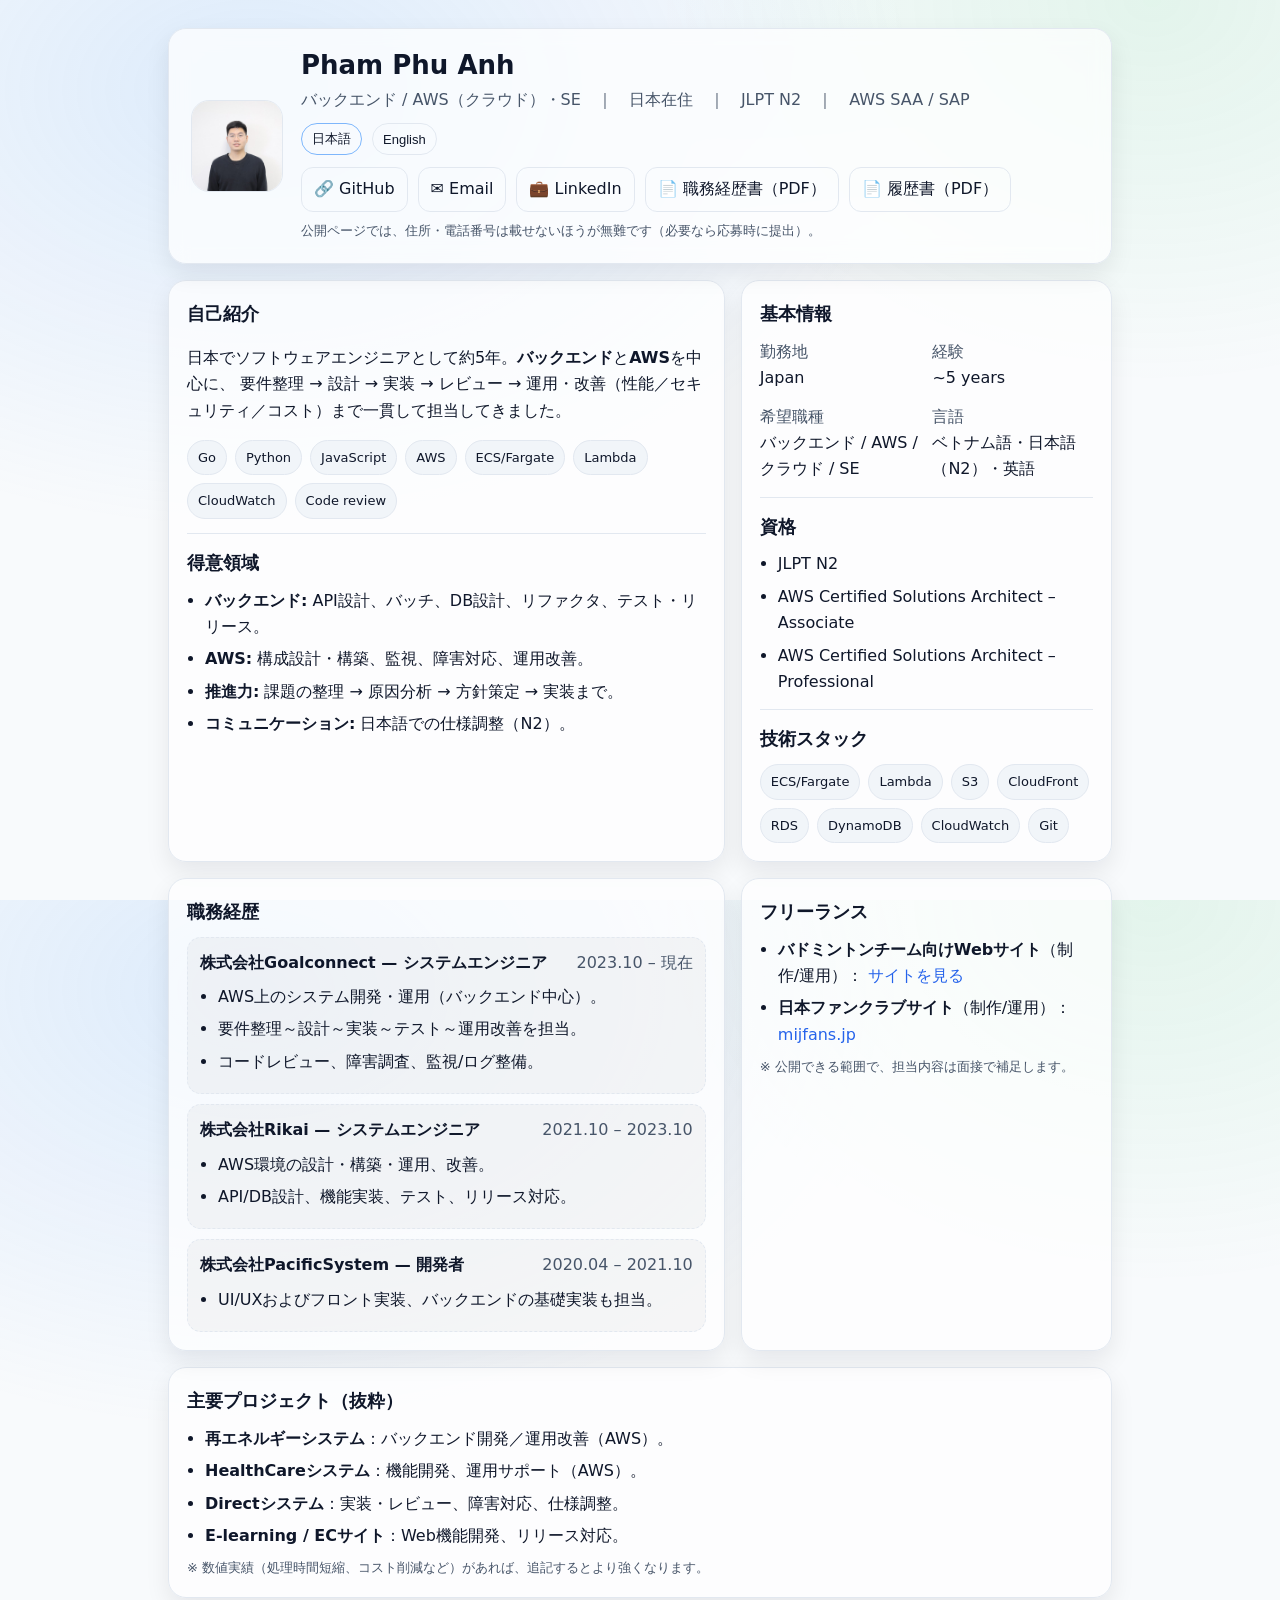
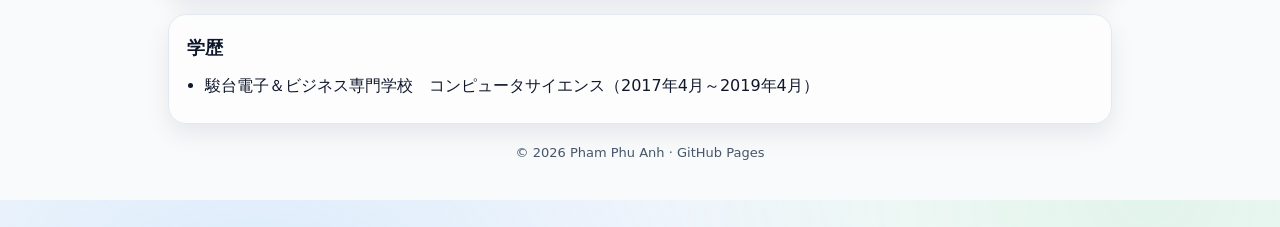
==== index.html @ 359a3b8d "initial commit" ====
<!doctype html>
<html lang="ja">
<head>
  <meta charset="utf-8" />
  <meta name="viewport" content="width=device-width, initial-scale=1" />
  <title>Pham Phu Anh | Backend & AWS Engineer</title>
  <meta name="description" content="Backend + AWS. Go/Python/JavaScript. End-to-end delivery: design, implementation, operations, and improvements." />

  <meta property="og:title" content="Pham Phu Anh | Backend & AWS Engineer" />
  <meta property="og:description" content="Backend + AWS. Go/Python/JavaScript. End-to-end delivery: design, implementation, operations, and improvements." />
  <meta property="og:type" content="website" />

  <link rel="stylesheet" href="assets/styles.css" />
  <style>
    /* Language toggle: show/hide blocks */
    [data-lang="jp"] .lang-en { display:none; }
    [data-lang="en"] .lang-jp { display:none; }
  </style>
</head>

<body>
  <main class="wrap">
    <header>
      <div class="avatar">
        <img src="assets/photo.png" alt="Pham Phu Anh" onerror="this.remove(); this.parentNode.innerHTML='<span class=&quot;muted small&quot;>Add<br>photo</span>';">
      </div>

      <div class="title">
        <h1>Pham Phu Anh</h1>

        <div class="lang-jp">
          <p>バックエンド / AWS（クラウド）・SE　｜　日本在住　｜　JLPT N2　｜　AWS SAA / SAP</p>
        </div>
        <div class="lang-en">
          <p>Backend / AWS (Cloud) Engineer · Japan · JLPT N2 · AWS SAA / SAP</p>
        </div>

        <div class="langbar" aria-label="Language switcher">
          <button id="btn-jp" class="langbtn" aria-pressed="true" type="button">日本語</button>
          <button id="btn-en" class="langbtn" aria-pressed="false" type="button">English</button>
        </div>

        <div class="actions">
          <a class="btn" href="https://github.com/phuanhpham" target="_blank" rel="noreferrer">🔗 GitHub</a>
          <a class="btn" href="mailto:anhpham.96.a@gmail.com">✉️ Email</a>
          <a class="btn" href="https://www.linkedin.com/in/phu-anh-pham-458808233" target="_blank" rel="noreferrer">💼 LinkedIn</a>

          <a class="btn lang-jp" href="assets/shokumu_jp.pdf" target="_blank" rel="noreferrer">📄 職務経歴書（PDF）</a>
          <a class="btn lang-jp" href="assets/rirekisho_jp.pdf" target="_blank" rel="noreferrer">📄 履歴書（PDF）</a>

          <a class="btn lang-en" href="assets/resume_en.pdf" target="_blank" rel="noreferrer">📄 Resume (PDF)</a>
        </div>

        <div class="note lang-jp">公開ページでは、住所・電話番号は載せないほうが無難です（必要なら応募時に提出）。</div>
        <div class="note lang-en">For a public page, it’s safer to avoid home address/phone. Email is usually enough.</div>
      </div>
    </header>

    <section class="row">
      <article class="card">
        <h2 class="lang-jp">自己紹介</h2>
        <h2 class="lang-en">About</h2>

        <div class="lang-jp">
          <p>
            日本でソフトウェアエンジニアとして約5年。<b>バックエンド</b>と<b>AWS</b>を中心に、
            要件整理 → 設計 → 実装 → レビュー → 運用・改善（性能／セキュリティ／コスト）まで一貫して担当してきました。
          </p>

          <div class="chips">
            <span class="chip">Go</span><span class="chip">Python</span><span class="chip">JavaScript</span>
            <span class="chip">AWS</span><span class="chip">ECS/Fargate</span><span class="chip">Lambda</span>
            <span class="chip">CloudWatch</span><span class="chip">Code review</span>
          </div>

          <div class="hr"></div>

          <h2>得意領域</h2>
          <ul class="list">
            <li><b>バックエンド:</b> API設計、バッチ、DB設計、リファクタ、テスト・リリース。</li>
            <li><b>AWS:</b> 構成設計・構築、監視、障害対応、運用改善。</li>
            <li><b>推進力:</b> 課題の整理 → 原因分析 → 方針策定 → 実装まで。</li>
            <li><b>コミュニケーション:</b> 日本語での仕様調整（N2）。</li>
          </ul>
        </div>

        <div class="lang-en">
          <p>
            Software engineer in Japan with ~5 years of experience. Focused on <b>backend</b> and <b>AWS</b>,
            delivering end-to-end work: requirements → design → implementation → code review → operations and improvements
            (performance / security / cost).
          </p>

          <div class="chips">
            <span class="chip">Go</span><span class="chip">Python</span><span class="chip">JavaScript</span>
            <span class="chip">AWS</span><span class="chip">ECS/Fargate</span><span class="chip">Lambda</span>
            <span class="chip">CloudWatch</span><span class="chip">Code review</span>
          </div>

          <div class="hr"></div>

          <h2>Strengths</h2>
          <ul class="list">
            <li><b>Backend:</b> API design, batch jobs, data modeling, refactor, testing & release.</li>
            <li><b>AWS:</b> architecture, build, monitoring, incident handling, ops improvement.</li>
            <li><b>Execution:</b> problem framing → root cause → plan → implementation.</li>
            <li><b>Communication:</b> stakeholder alignment in Japanese (N2).</li>
          </ul>
        </div>
      </article>

      <aside class="card">
        <h2 class="lang-jp">基本情報</h2>
        <h2 class="lang-en">Info</h2>

        <div class="grid2">
          <div>
            <div class="muted lang-jp">勤務地</div><div class="muted lang-en">Location</div>
            <div>Japan</div>
          </div>
          <div>
            <div class="muted lang-jp">経験</div><div class="muted lang-en">Experience</div>
            <div>~5 years</div>
          </div>
          <div>
            <div class="muted lang-jp">希望職種</div><div class="muted lang-en">Preferred roles</div>
            <div class="lang-jp">バックエンド / AWS / クラウド / SE</div>
            <div class="lang-en">Backend / AWS / Cloud / SE</div>
          </div>
          <div>
            <div class="muted lang-jp">言語</div><div class="muted lang-en">Languages</div>
            <div class="lang-jp">ベトナム語・日本語（N2）・英語</div>
            <div class="lang-en">Vietnamese · Japanese (N2) · English</div>
          </div>
        </div>

        <div class="hr"></div>

        <h2 class="lang-jp">資格</h2>
        <h2 class="lang-en">Certifications</h2>
        <ul class="list">
          <li>JLPT N2</li>
          <li>AWS Certified Solutions Architect – Associate</li>
          <li>AWS Certified Solutions Architect – Professional</li>
        </ul>

        <div class="hr"></div>

        <h2 class="lang-jp">技術スタック</h2>
        <h2 class="lang-en">Tech stack</h2>
        <div class="chips">
          <span class="chip">ECS/Fargate</span><span class="chip">Lambda</span><span class="chip">S3</span>
          <span class="chip">CloudFront</span><span class="chip">RDS</span><span class="chip">DynamoDB</span>
          <span class="chip">CloudWatch</span><span class="chip">Git</span>
        </div>
      </aside>
    </section>

    <section class="row">
      <article class="card">
        <h2 class="lang-jp">職務経歴</h2>
        <h2 class="lang-en">Experience</h2>

        <div class="exp">
          <div class="exp-item">
            <div class="exp-top">
              <b class="lang-jp">株式会社Goalconnect — システムエンジニア</b>
              <b class="lang-en">Goalconnect — System Engineer</b>
              <span class="muted">2023.10 – 現在</span>
            </div>
            <ul class="list lang-jp">
              <li>AWS上のシステム開発・運用（バックエンド中心）。</li>
              <li>要件整理～設計～実装～テスト～運用改善を担当。</li>
              <li>コードレビュー、障害調査、監視/ログ整備。</li>
            </ul>
            <ul class="list lang-en">
              <li>Backend-focused development and operations on AWS.</li>
              <li>Handled phases from requirements to design, implementation, testing, and ops improvements.</li>
              <li>Code review, incident investigation, monitoring/logging improvements.</li>
            </ul>
          </div>

          <div class="exp-item">
            <div class="exp-top">
              <b class="lang-jp">株式会社Rikai — システムエンジニア</b>
              <b class="lang-en">Rikai — System Engineer</b>
              <span class="muted">2021.10 – 2023.10</span>
            </div>
            <ul class="list lang-jp">
              <li>AWS環境の設計・構築・運用、改善。</li>
              <li>API/DB設計、機能実装、テスト、リリース対応。</li>
            </ul>
            <ul class="list lang-en">
              <li>AWS design/build/ops and continuous improvements.</li>
              <li>API/DB design, feature delivery, testing, release coordination.</li>
            </ul>
          </div>

          <div class="exp-item">
            <div class="exp-top">
              <b class="lang-jp">株式会社PacificSystem — 開発者</b>
              <b class="lang-en">PacificSystem — Developer</b>
              <span class="muted">2020.04 – 2021.10</span>
            </div>
            <ul class="list lang-jp">
              <li>UI/UXおよびフロント実装、バックエンドの基礎実装も担当。</li>
            </ul>
            <ul class="list lang-en">
              <li>UI/UX and front-end implementation; gradually expanded into backend feature work.</li>
            </ul>
          </div>
        </div>
      </article>

      <aside class="card">
        <h2 class="lang-jp">フリーランス</h2>
        <h2 class="lang-en">Freelance</h2>

        <ul class="list lang-jp">
          <li><b>バドミントンチーム向けWebサイト</b>（制作/運用）：
            <a href="https://redword.net/subete/5RkceuG5LIQoHRMMCf1WCA?fbclid=IwZnRzaANAAWNleHRuA2FlbQIxMQABHsaJHyzfNJuGPvMhKrplYYW8-bBNxx1k4sY5D-urEUcAPg6MGtnkhqUDi64b_aem_DhBadte6OzplUcvBA7jBmg" target="_blank" rel="noreferrer">サイトを見る</a>
          </li>
          <li><b>日本ファンクラブサイト</b>（制作/運用）：
            <a href="https://mijfans.jp/" target="_blank" rel="noreferrer">mijfans.jp</a>
          </li>
        </ul>

        <ul class="list lang-en">
          <li><b>Badminton team website</b> (build & maintain):
            <a href="https://redword.net/subete/5RkceuG5LIQoHRMMCf1WCA?fbclid=IwZnRzaANAAWNleHRuA2FlbQIxMQABHsaJHyzfNJuGPvMhKrplYYW8-bBNxx1k4sY5D-urEUcAPg6MGtnkhqUDi64b_aem_DhBadte6OzplUcvBA7jBmg" target="_blank" rel="noreferrer">View</a>
          </li>
          <li><b>Japan fanclub website</b> (build & maintain):
            <a href="https://mijfans.jp/" target="_blank" rel="noreferrer">mijfans.jp</a>
          </li>
        </ul>

        <div class="note lang-jp">※ 公開できる範囲で、担当内容は面接で補足します。</div>
        <div class="note lang-en">Note: I can share more details about responsibilities in interviews.</div>
      </aside>
    </section>

    <section class="card" style="margin-top:16px">
      <h2 class="lang-jp">主要プロジェクト（抜粋）</h2>
      <h2 class="lang-en">Selected projects</h2>

      <ul class="list lang-jp">
        <li><b>再エネルギーシステム</b>：バックエンド開発／運用改善（AWS）。</li>
        <li><b>HealthCareシステム</b>：機能開発、運用サポート（AWS）。</li>
        <li><b>Directシステム</b>：実装・レビュー、障害対応、仕様調整。</li>
        <li><b>E-learning / ECサイト</b>：Web機能開発、リリース対応。</li>
      </ul>

      <ul class="list lang-en">
        <li><b>Renewable energy system</b>: backend delivery and ops improvements on AWS.</li>
        <li><b>Healthcare system</b>: feature development and operational support on AWS.</li>
        <li><b>Direct system</b>: implementation, code reviews, incident handling, stakeholder alignment.</li>
        <li><b>E-learning / EC site</b>: web feature development and release support.</li>
      </ul>

      <div class="note lang-jp">※ 数値実績（処理時間短縮、コスト削減など）があれば、追記するとより強くなります。</div>
      <div class="note lang-en">Tip: Adding measurable outcomes (latency, cost, reliability) will make this stronger.</div>
    </section>

    <section class="card" style="margin-top:16px">
      <h2 class="lang-jp">学歴</h2>
      <h2 class="lang-en">Education</h2>
      <ul class="list">
        <li class="lang-jp">駿台電子＆ビジネス専門学校　コンピュータサイエンス（2017年4月～2019年4月）</li>
        <li class="lang-en">Sundai Electronics & Business College — Computer Science (Apr 2017 – Apr 2019)</li>
      </ul>
    </section>

    <footer>
      © <span id="y"></span> Pham Phu Anh · GitHub Pages
    </footer>
  </main>

  <script src="assets/script.js"></script>
</body>
</html>
---- assets/styles.css ----
:root{
  --bg:#0b0f17; --card:#111827; --text:#e5e7eb; --muted:#9ca3af;
  --line:#1f2937; --accent:#60a5fa; --chip:#0f172a;
  --shadow: 0 12px 30px rgba(0,0,0,.35);
}
@media (prefers-color-scheme: light){
  :root{
    --bg:#f8fafc; --card:#ffffff; --text:#0f172a; --muted:#475569;
    --line:#e2e8f0; --accent:#2563eb; --chip:#f1f5f9;
    --shadow: 0 10px 24px rgba(2,6,23,.08);
  }
}
*{box-sizing:border-box}
html,body{height:100%}
body{
  margin:0; font:16px/1.65 system-ui, -apple-system, Segoe UI, Roboto, Helvetica, Arial, "Apple Color Emoji","Segoe UI Emoji";
  background:
    radial-gradient(1200px 800px at 20% 10%, rgba(96,165,250,.18), transparent 55%),
    radial-gradient(900px 700px at 90% 0%, rgba(34,197,94,.10), transparent 55%),
    var(--bg);
  color:var(--text);
}
a{color:var(--accent); text-decoration:none}
a:hover{text-decoration:underline}
.wrap{max-width:980px; margin:0 auto; padding:28px 18px 64px}
header{
  display:flex; gap:18px; align-items:center; padding:22px;
  border:1px solid var(--line); border-radius:18px; background:rgba(17,24,39,.68);
  backdrop-filter: blur(10px); box-shadow: var(--shadow);
}
@media (prefers-color-scheme: light){ header{background:rgba(255,255,255,.72)} }
.avatar{
  width:92px; height:92px; border-radius:18px; overflow:hidden; flex:0 0 auto;
  border:1px solid var(--line);
  background:linear-gradient(135deg, rgba(96,165,250,.18), rgba(34,197,94,.10));
  display:grid; place-items:center;
}
.avatar img{width:100%; height:100%; object-fit:cover; display:block}
.title h1{margin:0; font-size:26px; line-height:1.15}
.title p{margin:6px 0 0; color:var(--muted)}
.actions{display:flex; flex-wrap:wrap; gap:10px; margin-top:12px}
.btn{
  display:inline-flex; align-items:center; gap:8px;
  border:1px solid var(--line); background:transparent;
  padding:8px 12px; border-radius:12px; color:var(--text); text-decoration:none;
}
.btn:hover{border-color: rgba(96,165,250,.6); text-decoration:none}
.note{font-size:13px; color:var(--muted); margin-top:8px}
.row{display:grid; grid-template-columns: 1.2fr .8fr; gap:16px; margin-top:16px}
@media (max-width: 860px){ .row{grid-template-columns:1fr} }
.card{
  border:1px solid var(--line); border-radius:18px; background:rgba(17,24,39,.62);
  padding:18px; box-shadow: var(--shadow);
}
@media (prefers-color-scheme: light){ .card{background:rgba(255,255,255,.72)} }
.card h2{margin:0 0 10px; font-size:18px}
.muted{color:var(--muted)}
.chips{display:flex; flex-wrap:wrap; gap:8px; margin-top:10px}
.chip{
  border:1px solid var(--line); background:var(--chip); color:var(--text);
  padding:6px 10px; border-radius:999px; font-size:13px;
}
.hr{height:1px; background:var(--line); margin:14px 0}
.list{margin:8px 0 0; padding-left:18px}
.list li{margin:6px 0}
.grid2{display:grid; grid-template-columns:1fr 1fr; gap:12px}
@media (max-width: 540px){ .grid2{grid-template-columns:1fr} }
.exp{display:grid; gap:10px}
.exp-item{border:1px dashed var(--line); border-radius:14px; padding:12px; background:rgba(0,0,0,.10)}
@media (prefers-color-scheme: light){ .exp-item{background:rgba(2,6,23,.03)} }
.exp-top{display:flex; justify-content:space-between; gap:10px; flex-wrap:wrap}
.exp-top b{font-weight:700}
.small{font-size:13px}
.langbar{
  display:flex; gap:10px; flex-wrap:wrap; margin-top:10px;
}
.langbtn{
  border:1px solid var(--line); background:transparent; color:var(--text);
  padding:6px 10px; border-radius:999px; cursor:pointer; font-size:13px;
}
.langbtn[aria-pressed="true"]{border-color: rgba(96,165,250,.8)}
footer{margin-top:18px; text-align:center; color:var(--muted); font-size:13px}
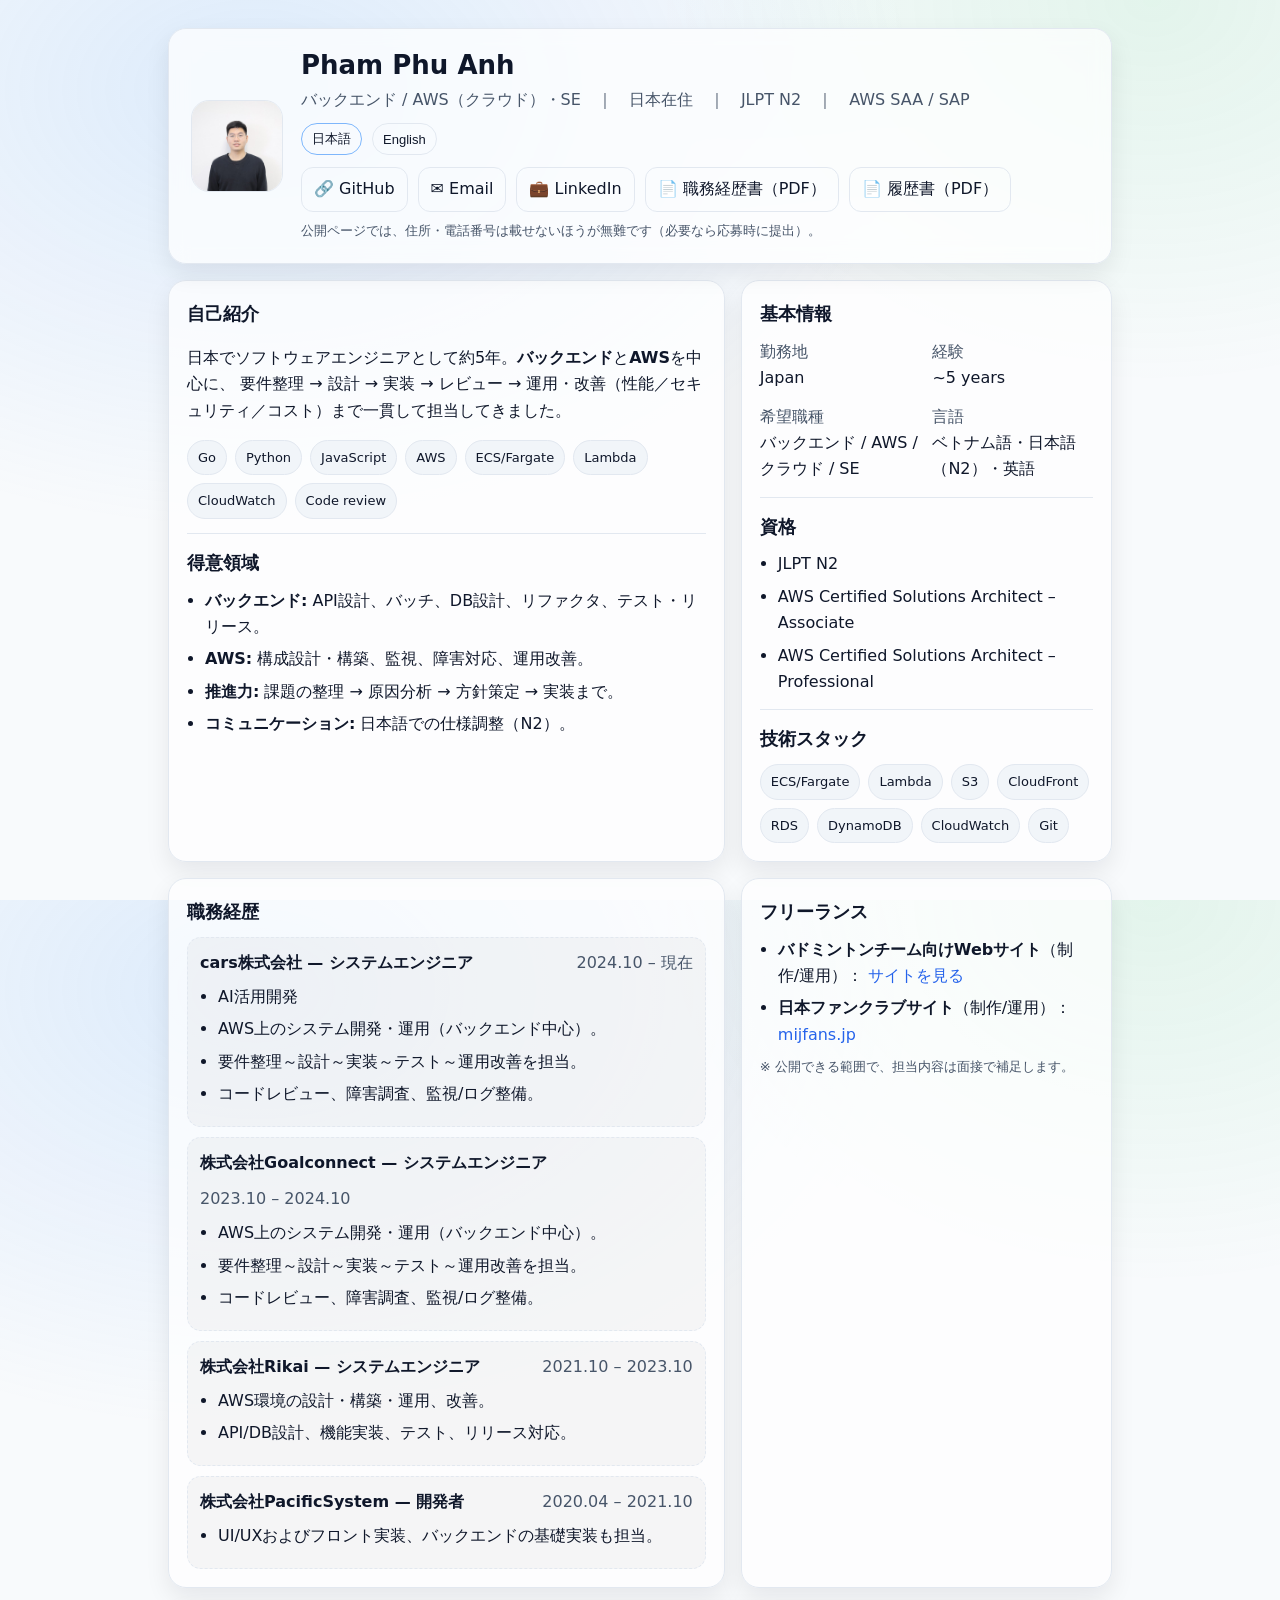
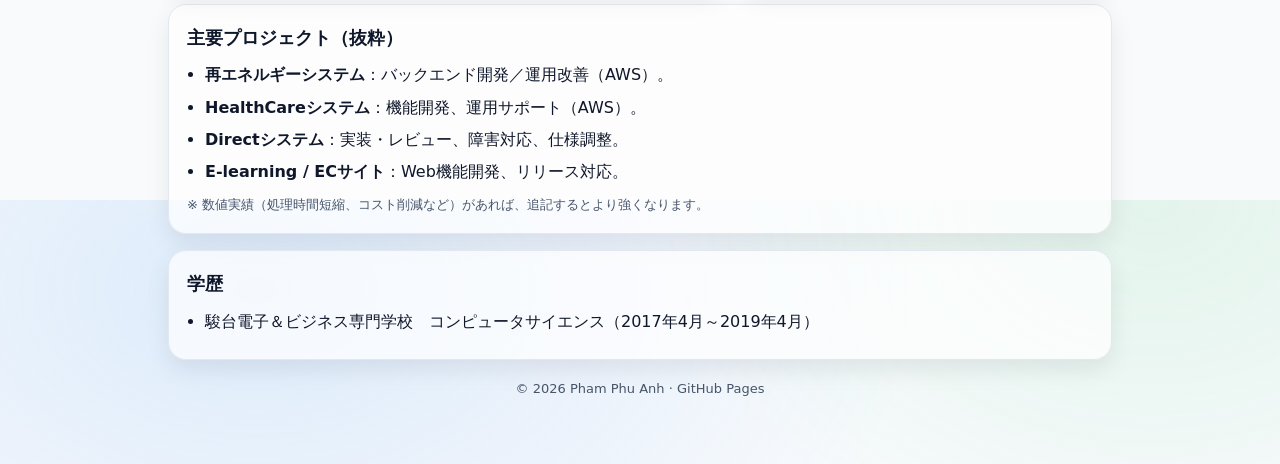
==== commit 47bb437f: "Update work experience dates in index.html" ====
--- a/index.html
+++ b/index.html
@@ -164,9 +164,28 @@
         <div class="exp">
           <div class="exp-item">
             <div class="exp-top">
+              <b class="lang-jp">cars株式会社 — システムエンジニア</b>
+              <b class="lang-en">cars — System Engineer</b>
+              <span class="muted">2024.10 – 現在</span>
+            </div>
+            <ul class="list lang-jp">
+              <li>AI活用開発</li>
+              <li>AWS上のシステム開発・運用（バックエンド中心）。</li>
+              <li>要件整理～設計～実装～テスト～運用改善を担当。</li>
+              <li>コードレビュー、障害調査、監視/ログ整備。</li>
+            </ul>
+            <ul class="list lang-en">
+              <li>Backend-focused development and operations on AWS.</li>
+              <li>Handled phases from requirements to design, implementation, testing, and ops improvements.</li>
+              <li>Code review, incident investigation, monitoring/logging improvements.</li>
+            </ul>
+          </div>
+          
+          <div class="exp-item">
+            <div class="exp-top">
               <b class="lang-jp">株式会社Goalconnect — システムエンジニア</b>
               <b class="lang-en">Goalconnect — System Engineer</b>
-              <span class="muted">2023.10 – 現在</span>
+              <span class="muted">2023.10 – 2024.10</span>
             </div>
             <ul class="list lang-jp">
               <li>AWS上のシステム開発・運用（バックエンド中心）。</li>
